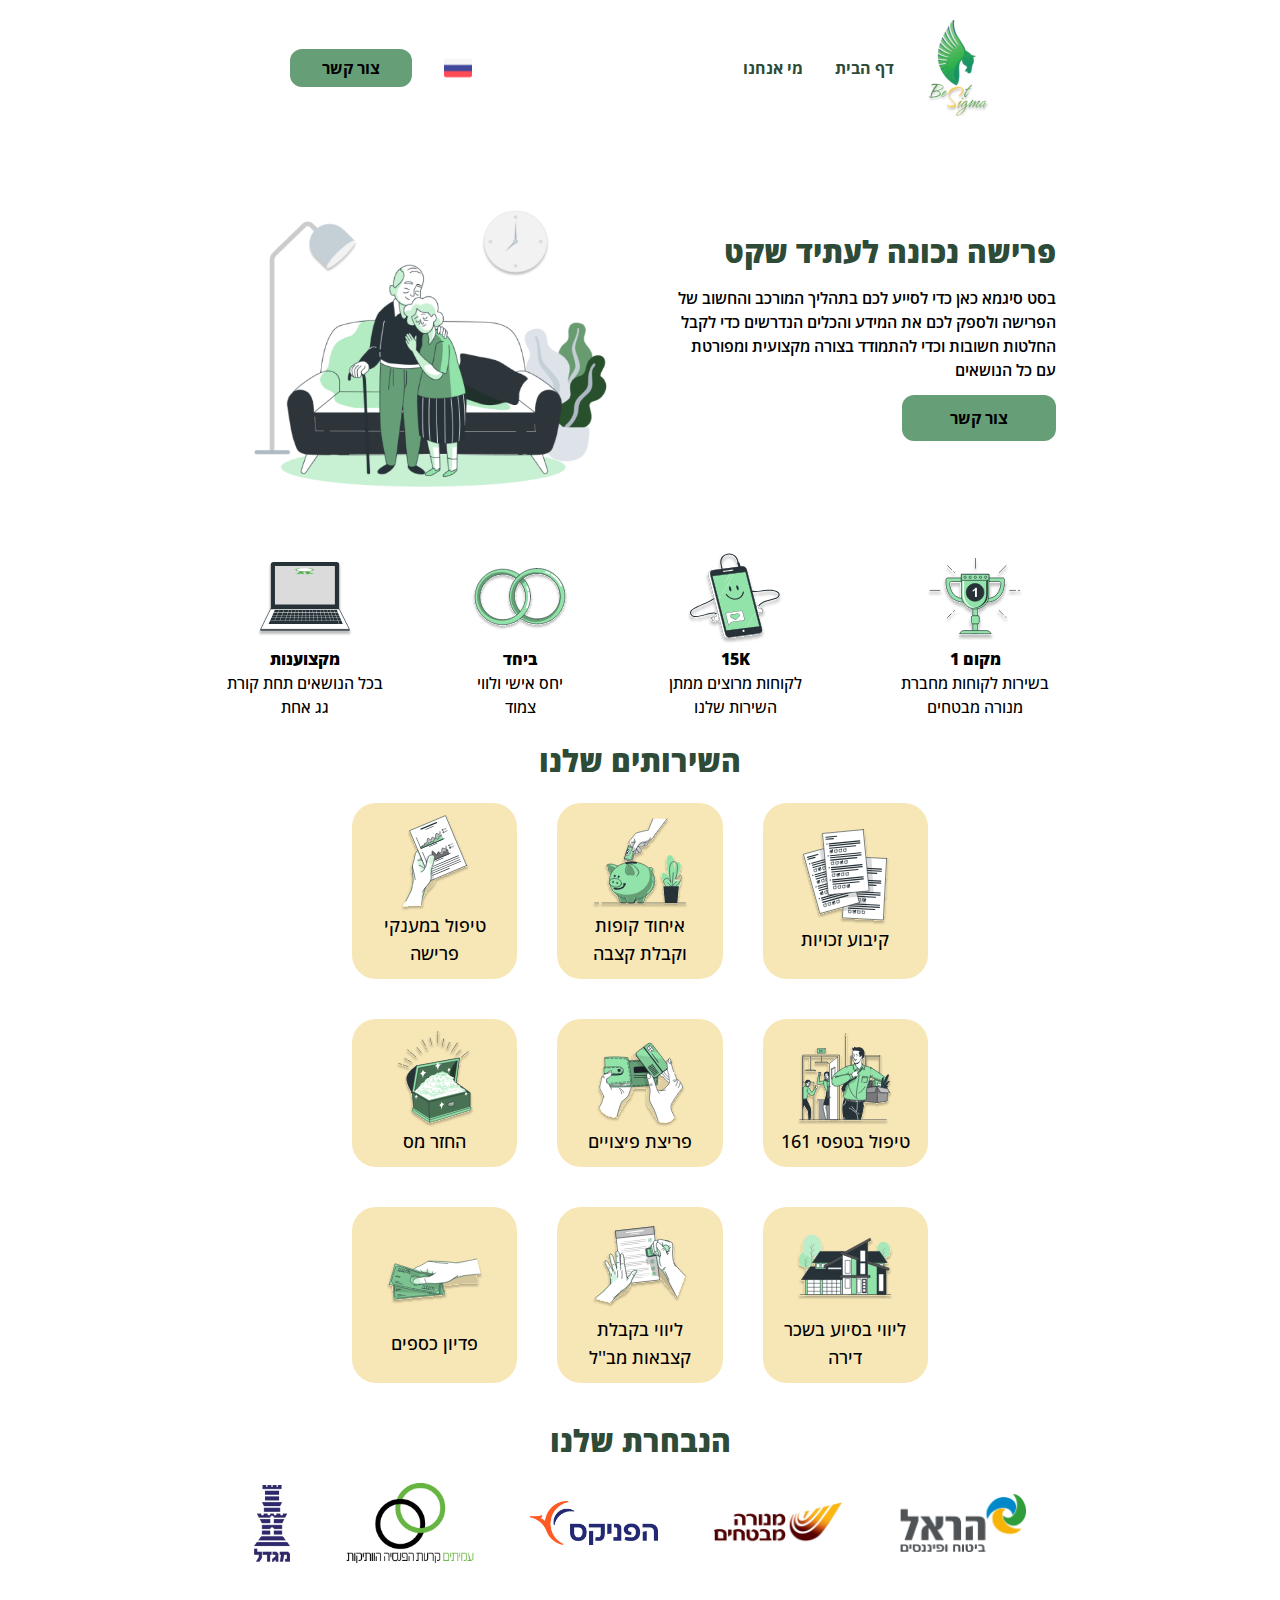
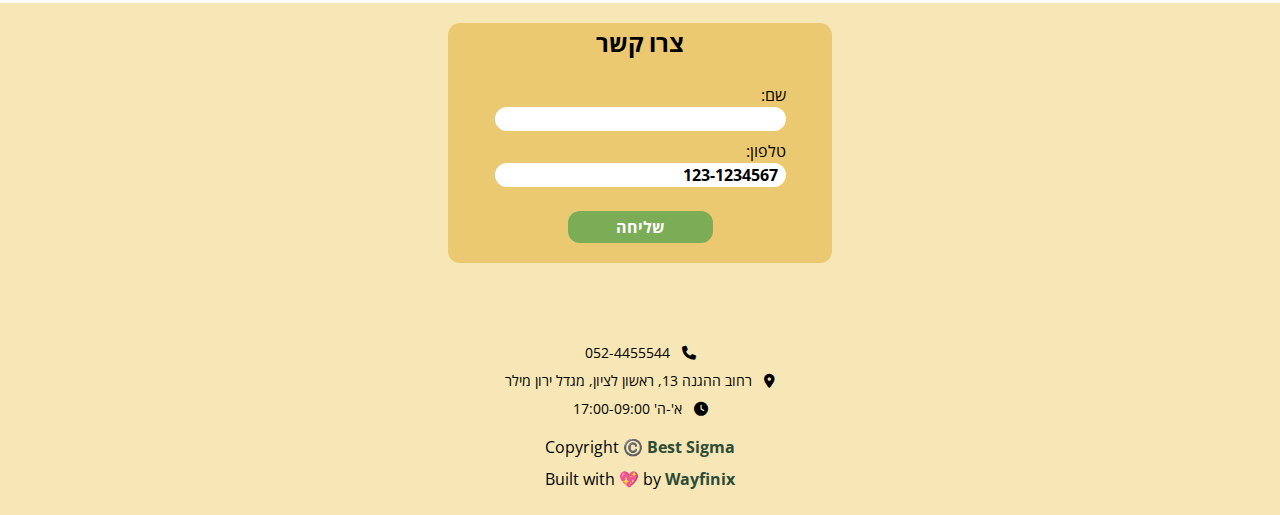
==== index.html @ 0a2a2225 "Changed text sizing and text corrections" ====
<!DOCTYPE html>
<html lang="en" class="scroll-smooth">
  <head>
    <meta charset="UTF-8" />
    <meta name="viewport" content="width=device-width, initial-scale=1.0" />
    <link rel="stylesheet" href="css/main.css" />
    <link rel="preconnect" href="https://fonts.googleapis.com" />
    <link rel="preconnect" href="https://fonts.gstatic.com" crossorigin />
    <link
      href="https://fonts.googleapis.com/css2?family=Open+Sans:wght@400;500;600;700;800;900&display=swap"
      rel="stylesheet"
    />
    <link
      rel="stylesheet"
      href="https://cdnjs.cloudflare.com/ajax/libs/font-awesome/6.4.0/css/all.min.css"
    />

    <link rel="icon" type="image/x-icon" href="/imgs/bestsigma.png" />
    <title>Best Sigma - Home</title>
  </head>
  <body class="font-openSans">
    <!-- Header -->
    <header>
      <nav
        class="container flex md:justify-evenly text-primary mx-auto p-5 font-bold"
      >
        <ul class="hidden md:flex items-center text-base space-x-8">
          <li>
            <a
              href="#get"
              class="bg-secondary py-2 px-8 rounded-xl text-black font-bold hover:opacity-80 duration-200"
              id="contact"
              >צור קשר</a
            >
          </li>
          <li>
            <a href="#"
              ><img
                id="lang1"
                src="imgs/russia.png"
                alt="Russian Icon"
                class="w-7"
                onclick="changeLanguage()"
            /></a>
          </li>
        </ul>

        <!-- Mobile Navbar -->

        <div class="md:hidden flex items-center">
          <ul class="md:hidden flex flex-col">
            <li>
              <button
                class="button-mobile-menu md:hidden text-primary text-2xl"
              >
                <i class="fa-solid fa-bars"></i>
              </button>
            </li>
            <div class="mobile-menu hidden space-y-2">
              <li>
                <a
                  href="index.html"
                  class="block text-primary font-bold py-2 text-sm"
                  id="homepage1"
                  >דף הבית</a
                >
              </li>
              <li>
                <a
                  href="about.html"
                  class="block text-primary font-bold py-2 text-sm"
                  id="about1"
                  >מי אנחנו</a
                >
              </li>
              <li>
                <a href="#"
                  ><img
                    id="lang"
                    src="imgs/russia.png"
                    alt="Russian Icon"
                    class="w-7"
                    onclick="changeLanguage()"
                /></a>
              </li>
            </div>
          </ul>
        </div>

        <!-- Desktop Navbar -->

        <ul class="hidden md:flex space-x-8 items-center text-base">
          <li>
            <a
              href="about.html"
              class="hover:underline hover:underline-offset-8 font-bold"
              id="about"
              >מי אנחנו</a
            >
          </li>
          <li>
            <a
              href="#"
              class="hover:underline hover:underline-offset-8"
              id="homepage"
              >דף הבית</a
            >
          </li>
          <li>
            <img
              src="./imgs/bestsigma.png"
              alt="Best sigma logo"
              class="w-16"
            />
          </li>
        </ul>
      </nav>
    </header>

    <!-- Hero -->

    <section class="container mx-auto mt-5 md:mt-10">
      <div class="flex flex-col md:flex-row justify-center items-center">
        <img
          src="imgs/column.png"
          alt="elders hugging happy"
          class="w-[400px] mr-10"
        />
        <div id="box" class="text-center md:text-right md:space-x-2">
          <h1
            class="text-primary font-extrabold text-center mt-4 md:mt-0 md:text-right text-3xl mb-4"
            id="title"
          >
            פרישה נכונה לעתיד שקט
          </h1>
          <p
            class="mb-6 max-w-sm font-semibold text-center md:text-right px-4 md:px-0"
            id="paragraph"
          >
            בסט סיגמא כאן כדי לסייע לכם בתהליך המורכב והחשוב של הפרישה ולספק לכם
            את המידע והכלים הנדרשים כדי לקבל החלטות חשובות וכדי להתמודד בצורה
            מקצועית ומפורטת עם כל הנושאים
          </p>
          <a
            href="#get"
            class="bg-secondary py-3 px-12 mx-auto rounded-xl text-black font-bold md:text-right hover:opacity-80 duration-200"
            id="call"
            >צור קשר</a
          >
        </div>
      </div>

      <div
        class="flex flex-col-reverse md:flex-row justify-center items-center mt-16 mb-6 space-y-6 md:space-y-0 md:space-x-20"
      >
        <div class="flex flex-col items-center text-center mt-4 md:mt-0">
          <img src="imgs/logo comp.svg" alt="" class="w-24 h-24" />
          <h3 id="heading" class="font-extrabold">מקצוענות</h3>
          <p id="secondp" class="font-medium max-w-[160px]">
            בכל הנושאים תחת קורת גג אחת
          </p>
        </div>

        <div class="flex flex-col items-center text-center">
          <img src="imgs/Rings.svg" alt="" class="w-24 h-24" />
          <h3 id="secondh" class="font-extrabold">ביחד</h3>
          <p id="thirdp" class="font-medium max-w-[110px]">
            יחס אישי ולווי צמוד
          </p>
        </div>

        <div class="flex flex-col items-center text-center">
          <img src="imgs/Device.svg" alt="" class="w-24 h-24" />
          <h3 id="thirdh" class="font-extrabold">15K</h3>
          <p id="fourthp" class="font-medium max-w-[160px]">
            לקוחות מרוצים ממתן השירות שלנו
          </p>
        </div>

        <div class="flex flex-col items-center text-center">
          <img src="imgs/Trophy.svg" alt="" class="w-24 h-24" />
          <h3 id="fourthh" class="font-extrabold">מקום 1</h3>
          <p id="fifthp" class="font-medium max-w-[160px]">
            בשירות לקוחות מחברת מנורה מבטחים
          </p>
        </div>
      </div>
    </section>

    <!-- Grid -->

    <section class="container mx-auto">
      <h1
        id="fifthh"
        class="text-3xl text-center font-extrabold my-6 text-primary"
      >
        השירותים שלנו
      </h1>
      <div
        class="grid grid-cols-1 md:grid-cols-3 text-center text-base md:text-lg gap-6 font-bold md:gap-10 px-20 lg:px-[22rem] mx-auto"
      >
        <div
          class="flex flex-col items-center justify-center bg-tertiary rounded-3xl p-3"
        >
          <img src="./imgs/left-hand.svg" alt="" class="mx-auto w-24 h-24" />

          <h3 id="sixthh" class="font-medium">טיפול במענקי פרישה</h3>
        </div>

        <div
          class="flex flex-col items-center justify-center bg-tertiary rounded-3xl p-3"
        >
          <img src="./imgs/savings.svg" alt="" class="mx-auto w-24 h-24" />
          <h3 id="seventhh" class="font-medium">איחוד קופות וקבלת קצבה</h3>
        </div>

        <div
          class="flex flex-col items-center justify-center bg-tertiary rounded-3xl p-3"
        >
          <img src="./imgs/exam-sheets.svg" alt="" class="mx-auto w-24 h-24" />
          <h3 id="eigthh" class="font-medium">קיבוע זכויות</h3>
        </div>

        <div
          class="flex flex-col items-center justify-center bg-tertiary rounded-3xl p-3"
        >
          <img src="./imgs/Treasure.svg" alt="" class="mx-auto w-24 h-24" />
          <h3 id="ninthh" class="font-medium">החזר מס</h3>
        </div>

        <div
          class="flex flex-col items-center justify-center bg-tertiary rounded-3xl p-3"
        >
          <img src="./imgs/wallet.svg" alt="" class="mx-auto w-24 h-24" />
          <h3 id="tenthh" class="font-medium">פריצת פיצויים</h3>
        </div>

        <div
          class="flex flex-col items-center justify-center bg-tertiary rounded-3xl p-3"
        >
          <img src="./imgs/job.svg" alt="" class=" mx-auto w-24 h-24" />
          <h3 id="eleventhh" class="font-medium">טיפול בטפסי 161</h3>
        </div>

        <div
          class="flex flex-col items-center justify-center bg-tertiary rounded-3xl p-3"
        >
          <img src="./imgs/hand-2.svg" alt="" class="mx-auto w-24 h-24" />
          <h3 id="twelvethh" class="font-medium">פדיון כספים</h3>
        </div>

        <div
          class="flex flex-col items-center justify-center bg-tertiary rounded-3xl p-3"
        >
          <img src="./imgs/Frame 110.svg" alt="" class="mx-auto w-24 h-24" />
          <h3 id="thirdteenthh" class="max-w-[500px] font-medium">
            ליווי בקבלת קצבאות מב''ל
          </h3>
        </div>

        <div
          class="flex flex-col items-center justify-center bg-tertiary rounded-3xl p-3"
        >
          <img src="./imgs/Frame 108.svg" alt="" class="mx-auto w-24 h-24" />
          <h3 id="fourteenthh" class="font-medium">ליווי בסיוע בשכר דירה</h3>
        </div>
      </div>
    </section>

    <!-- Brands -->

    <section class="container mx-auto w-full my-10">
      <h1
        id="fifteenthh"
        class="text-3xl text-center font-extrabold my-6 text-primary"
      >
        הנבחרת שלנו
      </h1>
      <div
        class="flex flex-col justify-center items-center space-y-12 md:flex-row md:space-y-0 md:space-x-14"
      >
        <img src="imgs/migdal.png" alt="מגדל" class="w-9" />
        <img src="imgs/amitim.png" alt="עמיתים קרנות פנסיה" class="w-32" />
        <img src="imgs/phoenix.png" alt="הפניקס" class="w-32" />
        <img src="imgs/menora.png" alt="מנורה מבטחים" class="w-32" />
        <img src="imgs/harel.png" alt="הראל ביטוח ופיננסים" class="w-32" />
      </div>
    </section>

    <!-- Footer -->

    <footer class="relative bg-tertiary w-full p-5 mx-auto h-[32em]">
      <img
        src="/imgs/Group.svg"
        alt=""
        class="hidden absolute top-0 left-[33em] w-64"
      />
      <img
        src="/imgs/Group.svg"
        alt=""
        class="hidden absolute -top-9 right-[31em] rotate-180 w-64"
      />
      <img
        src="/imgs/speech-bubble-2.svg"
        alt=""
        class="hidden absolute top-10 left-[40em] w-10"
      />
      <img
        src="/imgs/speech-bubble-2.svg"
        alt=""
        class="hidden absolute top-48 right-[40em] w-10"
      />
      <div
        class="container flex flex-col justify-center items-center bg-quaternary mx-auto py-1 text-center rounded-xl max-w-full w-96"
      >
        <img
          src="/imgs/speech-bubble-2.svg"
          alt=""
          class="hidden absolute left-[66em] top-[12rem] rotate-180 w-10"
        />
        <h1 id="get" class="font-bold text-2xl mb-6 text-black">צרו קשר</h1>

        <!-- Submit Form -->

        <form
          action="https://formsubmit.co/0524455@gmail.com"
          method="POST"
          class="flex flex-col"
        >
          <label id="firstLabel" for="שם" class="text-right">:שם</label>
          <input
            id="שם"
            required
            type="text"
            name="שם"
            size="28"
            class="rounded-xl mb-2 text-right px-2 font-bold"
          />

          <label id="secondLabel" for="טלפון" class="text-right">:טלפון</label>
          <input
            id="טלפון"
            type="tel"
            name=":טלפון"
            required
            pattern="[0-9]{3}-[0-9]{7}"
            placeholder="123-1234567"
            class="rounded-xl mb-6 text-right placeholder:text-black px-2 font-bold outline-0 focus:valid:bg-green-500 duration-150"
          />
          <button
            id="send"
            class="bg-lightGreen px-12 py-1 mb-4 rounded-xl font-bold text-white mx-auto hover:opacity-80 duration-200"
          >
            שליחה
          </button>
        </form>
      </div>

      <div class="flex flex-col items-center text-sm mt-20 space-y-2">
        <div class="flex space-x-3 items-center text-center">
          <p id="sixthp">052-4455544</p>
          <i class="fa-solid fa-phone"></i>
        </div>

        <div class="flex space-x-3 items-center text-center">
          <p id="seventhp">רחוב ההגנה 13, ראשון לציון, מגדל ירון מילר</p>
          <i class="fa-solid fa-location-dot"></i>
        </div>

        <div class="flex space-x-3 items-center text-center">
          <p id="eigthp">17:00-09:00 'א'-ה</p>
          <i class="fa-solid fa-clock"></i>
        </div>
      </div>

      <!-- Copyright -->

      <p class="text-center mt-4">
        Copyright ©️
        <a
          class="font-bold text-primary hover:opacity-80 duration-200"
          href="https://www.pensiya.co.il"
          >Best Sigma</a
        >
      </p>

      <p class="text-center mt-2">
        Built with 💖 by
        <a
          href="https://wayfinix.com"
          class="font-bold text-primary hover:opacity-80 duration-200 cursor-pointer"
          >Wayfinix</a
        >
      </p>
    </footer>
    <script src="script.js"></script>
  </body>
</html>
---- css/main.css ----
/*
! tailwindcss v3.3.3 | MIT License | https://tailwindcss.com
*/

/*
1. Prevent padding and border from affecting element width. (https://github.com/mozdevs/cssremedy/issues/4)
2. Allow adding a border to an element by just adding a border-width. (https://github.com/tailwindcss/tailwindcss/pull/116)
*/

*,
::before,
::after {
  box-sizing: border-box;
  /* 1 */
  border-width: 0;
  /* 2 */
  border-style: solid;
  /* 2 */
  border-color: #e5e7eb;
  /* 2 */
}

::before,
::after {
  --tw-content: '';
}

/*
1. Use a consistent sensible line-height in all browsers.
2. Prevent adjustments of font size after orientation changes in iOS.
3. Use a more readable tab size.
4. Use the user's configured `sans` font-family by default.
5. Use the user's configured `sans` font-feature-settings by default.
6. Use the user's configured `sans` font-variation-settings by default.
*/

html {
  line-height: 1.5;
  /* 1 */
  -webkit-text-size-adjust: 100%;
  /* 2 */
  -moz-tab-size: 4;
  /* 3 */
  -o-tab-size: 4;
     tab-size: 4;
  /* 3 */
  font-family: ui-sans-serif, system-ui, -apple-system, BlinkMacSystemFont, "Segoe UI", Roboto, "Helvetica Neue", Arial, "Noto Sans", sans-serif, "Apple Color Emoji", "Segoe UI Emoji", "Segoe UI Symbol", "Noto Color Emoji";
  /* 4 */
  font-feature-settings: normal;
  /* 5 */
  font-variation-settings: normal;
  /* 6 */
}

/*
1. Remove the margin in all browsers.
2. Inherit line-height from `html` so users can set them as a class directly on the `html` element.
*/

body {
  margin: 0;
  /* 1 */
  line-height: inherit;
  /* 2 */
}

/*
1. Add the correct height in Firefox.
2. Correct the inheritance of border color in Firefox. (https://bugzilla.mozilla.org/show_bug.cgi?id=190655)
3. Ensure horizontal rules are visible by default.
*/

hr {
  height: 0;
  /* 1 */
  color: inherit;
  /* 2 */
  border-top-width: 1px;
  /* 3 */
}

/*
Add the correct text decoration in Chrome, Edge, and Safari.
*/

abbr:where([title]) {
  -webkit-text-decoration: underline dotted;
          text-decoration: underline dotted;
}

/*
Remove the default font size and weight for headings.
*/

h1,
h2,
h3,
h4,
h5,
h6 {
  font-size: inherit;
  font-weight: inherit;
}

/*
Reset links to optimize for opt-in styling instead of opt-out.
*/

a {
  color: inherit;
  text-decoration: inherit;
}

/*
Add the correct font weight in Edge and Safari.
*/

b,
strong {
  font-weight: bolder;
}

/*
1. Use the user's configured `mono` font family by default.
2. Correct the odd `em` font sizing in all browsers.
*/

code,
kbd,
samp,
pre {
  font-family: ui-monospace, SFMono-Regular, Menlo, Monaco, Consolas, "Liberation Mono", "Courier New", monospace;
  /* 1 */
  font-size: 1em;
  /* 2 */
}

/*
Add the correct font size in all browsers.
*/

small {
  font-size: 80%;
}

/*
Prevent `sub` and `sup` elements from affecting the line height in all browsers.
*/

sub,
sup {
  font-size: 75%;
  line-height: 0;
  position: relative;
  vertical-align: baseline;
}

sub {
  bottom: -0.25em;
}

sup {
  top: -0.5em;
}

/*
1. Remove text indentation from table contents in Chrome and Safari. (https://bugs.chromium.org/p/chromium/issues/detail?id=999088, https://bugs.webkit.org/show_bug.cgi?id=201297)
2. Correct table border color inheritance in all Chrome and Safari. (https://bugs.chromium.org/p/chromium/issues/detail?id=935729, https://bugs.webkit.org/show_bug.cgi?id=195016)
3. Remove gaps between table borders by default.
*/

table {
  text-indent: 0;
  /* 1 */
  border-color: inherit;
  /* 2 */
  border-collapse: collapse;
  /* 3 */
}

/*
1. Change the font styles in all browsers.
2. Remove the margin in Firefox and Safari.
3. Remove default padding in all browsers.
*/

button,
input,
optgroup,
select,
textarea {
  font-family: inherit;
  /* 1 */
  font-feature-settings: inherit;
  /* 1 */
  font-variation-settings: inherit;
  /* 1 */
  font-size: 100%;
  /* 1 */
  font-weight: inherit;
  /* 1 */
  line-height: inherit;
  /* 1 */
  color: inherit;
  /* 1 */
  margin: 0;
  /* 2 */
  padding: 0;
  /* 3 */
}

/*
Remove the inheritance of text transform in Edge and Firefox.
*/

button,
select {
  text-transform: none;
}

/*
1. Correct the inability to style clickable types in iOS and Safari.
2. Remove default button styles.
*/

button,
[type='button'],
[type='reset'],
[type='submit'] {
  -webkit-appearance: button;
  /* 1 */
  background-color: transparent;
  /* 2 */
  background-image: none;
  /* 2 */
}

/*
Use the modern Firefox focus style for all focusable elements.
*/

:-moz-focusring {
  outline: auto;
}

/*
Remove the additional `:invalid` styles in Firefox. (https://github.com/mozilla/gecko-dev/blob/2f9eacd9d3d995c937b4251a5557d95d494c9be1/layout/style/res/forms.css#L728-L737)
*/

:-moz-ui-invalid {
  box-shadow: none;
}

/*
Add the correct vertical alignment in Chrome and Firefox.
*/

progress {
  vertical-align: baseline;
}

/*
Correct the cursor style of increment and decrement buttons in Safari.
*/

::-webkit-inner-spin-button,
::-webkit-outer-spin-button {
  height: auto;
}

/*
1. Correct the odd appearance in Chrome and Safari.
2. Correct the outline style in Safari.
*/

[type='search'] {
  -webkit-appearance: textfield;
  /* 1 */
  outline-offset: -2px;
  /* 2 */
}

/*
Remove the inner padding in Chrome and Safari on macOS.
*/

::-webkit-search-decoration {
  -webkit-appearance: none;
}

/*
1. Correct the inability to style clickable types in iOS and Safari.
2. Change font properties to `inherit` in Safari.
*/

::-webkit-file-upload-button {
  -webkit-appearance: button;
  /* 1 */
  font: inherit;
  /* 2 */
}

/*
Add the correct display in Chrome and Safari.
*/

summary {
  display: list-item;
}

/*
Removes the default spacing and border for appropriate elements.
*/

blockquote,
dl,
dd,
h1,
h2,
h3,
h4,
h5,
h6,
hr,
figure,
p,
pre {
  margin: 0;
}

fieldset {
  margin: 0;
  padding: 0;
}

legend {
  padding: 0;
}

ol,
ul,
menu {
  list-style: none;
  margin: 0;
  padding: 0;
}

/*
Reset default styling for dialogs.
*/

dialog {
  padding: 0;
}

/*
Prevent resizing textareas horizontally by default.
*/

textarea {
  resize: vertical;
}

/*
1. Reset the default placeholder opacity in Firefox. (https://github.com/tailwindlabs/tailwindcss/issues/3300)
2. Set the default placeholder color to the user's configured gray 400 color.
*/

input::-moz-placeholder, textarea::-moz-placeholder {
  opacity: 1;
  /* 1 */
  color: #9ca3af;
  /* 2 */
}

input::placeholder,
textarea::placeholder {
  opacity: 1;
  /* 1 */
  color: #9ca3af;
  /* 2 */
}

/*
Set the default cursor for buttons.
*/

button,
[role="button"] {
  cursor: pointer;
}

/*
Make sure disabled buttons don't get the pointer cursor.
*/

:disabled {
  cursor: default;
}

/*
1. Make replaced elements `display: block` by default. (https://github.com/mozdevs/cssremedy/issues/14)
2. Add `vertical-align: middle` to align replaced elements more sensibly by default. (https://github.com/jensimmons/cssremedy/issues/14#issuecomment-634934210)
   This can trigger a poorly considered lint error in some tools but is included by design.
*/

img,
svg,
video,
canvas,
audio,
iframe,
embed,
object {
  display: block;
  /* 1 */
  vertical-align: middle;
  /* 2 */
}

/*
Constrain images and videos to the parent width and preserve their intrinsic aspect ratio. (https://github.com/mozdevs/cssremedy/issues/14)
*/

img,
video {
  max-width: 100%;
  height: auto;
}

/* Make elements with the HTML hidden attribute stay hidden by default */

[hidden] {
  display: none;
}

*, ::before, ::after {
  --tw-border-spacing-x: 0;
  --tw-border-spacing-y: 0;
  --tw-translate-x: 0;
  --tw-translate-y: 0;
  --tw-rotate: 0;
  --tw-skew-x: 0;
  --tw-skew-y: 0;
  --tw-scale-x: 1;
  --tw-scale-y: 1;
  --tw-pan-x:  ;
  --tw-pan-y:  ;
  --tw-pinch-zoom:  ;
  --tw-scroll-snap-strictness: proximity;
  --tw-gradient-from-position:  ;
  --tw-gradient-via-position:  ;
  --tw-gradient-to-position:  ;
  --tw-ordinal:  ;
  --tw-slashed-zero:  ;
  --tw-numeric-figure:  ;
  --tw-numeric-spacing:  ;
  --tw-numeric-fraction:  ;
  --tw-ring-inset:  ;
  --tw-ring-offset-width: 0px;
  --tw-ring-offset-color: #fff;
  --tw-ring-color: rgb(59 130 246 / 0.5);
  --tw-ring-offset-shadow: 0 0 #0000;
  --tw-ring-shadow: 0 0 #0000;
  --tw-shadow: 0 0 #0000;
  --tw-shadow-colored: 0 0 #0000;
  --tw-blur:  ;
  --tw-brightness:  ;
  --tw-contrast:  ;
  --tw-grayscale:  ;
  --tw-hue-rotate:  ;
  --tw-invert:  ;
  --tw-saturate:  ;
  --tw-sepia:  ;
  --tw-drop-shadow:  ;
  --tw-backdrop-blur:  ;
  --tw-backdrop-brightness:  ;
  --tw-backdrop-contrast:  ;
  --tw-backdrop-grayscale:  ;
  --tw-backdrop-hue-rotate:  ;
  --tw-backdrop-invert:  ;
  --tw-backdrop-opacity:  ;
  --tw-backdrop-saturate:  ;
  --tw-backdrop-sepia:  ;
}

::backdrop {
  --tw-border-spacing-x: 0;
  --tw-border-spacing-y: 0;
  --tw-translate-x: 0;
  --tw-translate-y: 0;
  --tw-rotate: 0;
  --tw-skew-x: 0;
  --tw-skew-y: 0;
  --tw-scale-x: 1;
  --tw-scale-y: 1;
  --tw-pan-x:  ;
  --tw-pan-y:  ;
  --tw-pinch-zoom:  ;
  --tw-scroll-snap-strictness: proximity;
  --tw-gradient-from-position:  ;
  --tw-gradient-via-position:  ;
  --tw-gradient-to-position:  ;
  --tw-ordinal:  ;
  --tw-slashed-zero:  ;
  --tw-numeric-figure:  ;
  --tw-numeric-spacing:  ;
  --tw-numeric-fraction:  ;
  --tw-ring-inset:  ;
  --tw-ring-offset-width: 0px;
  --tw-ring-offset-color: #fff;
  --tw-ring-color: rgb(59 130 246 / 0.5);
  --tw-ring-offset-shadow: 0 0 #0000;
  --tw-ring-shadow: 0 0 #0000;
  --tw-shadow: 0 0 #0000;
  --tw-shadow-colored: 0 0 #0000;
  --tw-blur:  ;
  --tw-brightness:  ;
  --tw-contrast:  ;
  --tw-grayscale:  ;
  --tw-hue-rotate:  ;
  --tw-invert:  ;
  --tw-saturate:  ;
  --tw-sepia:  ;
  --tw-drop-shadow:  ;
  --tw-backdrop-blur:  ;
  --tw-backdrop-brightness:  ;
  --tw-backdrop-contrast:  ;
  --tw-backdrop-grayscale:  ;
  --tw-backdrop-hue-rotate:  ;
  --tw-backdrop-invert:  ;
  --tw-backdrop-opacity:  ;
  --tw-backdrop-saturate:  ;
  --tw-backdrop-sepia:  ;
}

.container {
  width: 100%;
}

@media (min-width: 640px) {
  .container {
    max-width: 640px;
  }
}

@media (min-width: 768px) {
  .container {
    max-width: 768px;
  }
}

@media (min-width: 1024px) {
  .container {
    max-width: 1024px;
  }
}

@media (min-width: 1280px) {
  .container {
    max-width: 1280px;
  }
}

@media (min-width: 1536px) {
  .container {
    max-width: 1536px;
  }
}

.absolute {
  position: absolute;
}

.relative {
  position: relative;
}

.-top-9 {
  top: -2.25rem;
}

.left-\[33em\] {
  left: 33em;
}

.left-\[40em\] {
  left: 40em;
}

.left-\[65em\] {
  left: 65em;
}

.left-\[66em\] {
  left: 66em;
}

.right-\[31em\] {
  right: 31em;
}

.right-\[40em\] {
  right: 40em;
}

.top-0 {
  top: 0px;
}

.top-10 {
  top: 2.5rem;
}

.top-48 {
  top: 12rem;
}

.top-\[11\.5rem\] {
  top: 11.5rem;
}

.top-\[12rem\] {
  top: 12rem;
}

.mx-auto {
  margin-left: auto;
  margin-right: auto;
}

.my-10 {
  margin-top: 2.5rem;
  margin-bottom: 2.5rem;
}

.my-6 {
  margin-top: 1.5rem;
  margin-bottom: 1.5rem;
}

.mb-0 {
  margin-bottom: 0px;
}

.mb-16 {
  margin-bottom: 4rem;
}

.mb-2 {
  margin-bottom: 0.5rem;
}

.mb-20 {
  margin-bottom: 5rem;
}

.mb-4 {
  margin-bottom: 1rem;
}

.mb-5 {
  margin-bottom: 1.25rem;
}

.mb-6 {
  margin-bottom: 1.5rem;
}

.mr-10 {
  margin-right: 2.5rem;
}

.mt-16 {
  margin-top: 4rem;
}

.mt-2 {
  margin-top: 0.5rem;
}

.mt-20 {
  margin-top: 5rem;
}

.mt-4 {
  margin-top: 1rem;
}

.mt-5 {
  margin-top: 1.25rem;
}

.block {
  display: block;
}

.flex {
  display: flex;
}

.grid {
  display: grid;
}

.hidden {
  display: none;
}

.h-24 {
  height: 6rem;
}

.h-\[32em\] {
  height: 32em;
}

.w-10 {
  width: 2.5rem;
}

.w-16 {
  width: 4rem;
}

.w-24 {
  width: 6rem;
}

.w-32 {
  width: 8rem;
}

.w-64 {
  width: 16rem;
}

.w-7 {
  width: 1.75rem;
}

.w-72 {
  width: 18rem;
}

.w-9 {
  width: 2.25rem;
}

.w-96 {
  width: 24rem;
}

.w-\[400px\] {
  width: 400px;
}

.w-full {
  width: 100%;
}

.max-w-2xl {
  max-width: 42rem;
}

.max-w-\[110px\] {
  max-width: 110px;
}

.max-w-\[160px\] {
  max-width: 160px;
}

.max-w-\[500px\] {
  max-width: 500px;
}

.max-w-full {
  max-width: 100%;
}

.max-w-sm {
  max-width: 24rem;
}

.max-w-\[10px\] {
  max-width: 10px;
}

.max-w-\[100px\] {
  max-width: 100px;
}

.max-w-\[1000px\] {
  max-width: 1000px;
}

.max-w-\[5000px\] {
  max-width: 5000px;
}

.rotate-180 {
  --tw-rotate: 180deg;
  transform: translate(var(--tw-translate-x), var(--tw-translate-y)) rotate(var(--tw-rotate)) skewX(var(--tw-skew-x)) skewY(var(--tw-skew-y)) scaleX(var(--tw-scale-x)) scaleY(var(--tw-scale-y));
}

.cursor-pointer {
  cursor: pointer;
}

.grid-cols-1 {
  grid-template-columns: repeat(1, minmax(0, 1fr));
}

.flex-col {
  flex-direction: column;
}

.flex-col-reverse {
  flex-direction: column-reverse;
}

.items-center {
  align-items: center;
}

.justify-center {
  justify-content: center;
}

.gap-6 {
  gap: 1.5rem;
}

.gap-x-32 {
  -moz-column-gap: 8rem;
       column-gap: 8rem;
}

.space-x-3 > :not([hidden]) ~ :not([hidden]) {
  --tw-space-x-reverse: 0;
  margin-right: calc(0.75rem * var(--tw-space-x-reverse));
  margin-left: calc(0.75rem * calc(1 - var(--tw-space-x-reverse)));
}

.space-x-8 > :not([hidden]) ~ :not([hidden]) {
  --tw-space-x-reverse: 0;
  margin-right: calc(2rem * var(--tw-space-x-reverse));
  margin-left: calc(2rem * calc(1 - var(--tw-space-x-reverse)));
}

.space-y-12 > :not([hidden]) ~ :not([hidden]) {
  --tw-space-y-reverse: 0;
  margin-top: calc(3rem * calc(1 - var(--tw-space-y-reverse)));
  margin-bottom: calc(3rem * var(--tw-space-y-reverse));
}

.space-y-2 > :not([hidden]) ~ :not([hidden]) {
  --tw-space-y-reverse: 0;
  margin-top: calc(0.5rem * calc(1 - var(--tw-space-y-reverse)));
  margin-bottom: calc(0.5rem * var(--tw-space-y-reverse));
}

.space-y-6 > :not([hidden]) ~ :not([hidden]) {
  --tw-space-y-reverse: 0;
  margin-top: calc(1.5rem * calc(1 - var(--tw-space-y-reverse)));
  margin-bottom: calc(1.5rem * var(--tw-space-y-reverse));
}

.scroll-smooth {
  scroll-behavior: smooth;
}

.rounded-3xl {
  border-radius: 1.5rem;
}

.rounded-xl {
  border-radius: 0.75rem;
}

.bg-lightGreen {
  --tw-bg-opacity: 1;
  background-color: rgb(122 173 86 / var(--tw-bg-opacity));
}

.bg-quaternary {
  --tw-bg-opacity: 1;
  background-color: rgb(235 201 112 / var(--tw-bg-opacity));
}

.bg-secondary {
  --tw-bg-opacity: 1;
  background-color: rgb(102 158 119 / var(--tw-bg-opacity));
}

.bg-tertiary {
  --tw-bg-opacity: 1;
  background-color: rgb(247 231 182 / var(--tw-bg-opacity));
}

.p-2 {
  padding: 0.5rem;
}

.p-3 {
  padding: 0.75rem;
}

.p-5 {
  padding: 1.25rem;
}

.px-12 {
  padding-left: 3rem;
  padding-right: 3rem;
}

.px-2 {
  padding-left: 0.5rem;
  padding-right: 0.5rem;
}

.px-20 {
  padding-left: 5rem;
  padding-right: 5rem;
}

.px-4 {
  padding-left: 1rem;
  padding-right: 1rem;
}

.px-8 {
  padding-left: 2rem;
  padding-right: 2rem;
}

.py-1 {
  padding-top: 0.25rem;
  padding-bottom: 0.25rem;
}

.py-2 {
  padding-top: 0.5rem;
  padding-bottom: 0.5rem;
}

.py-3 {
  padding-top: 0.75rem;
  padding-bottom: 0.75rem;
}

.text-center {
  text-align: center;
}

.text-right {
  text-align: right;
}

.font-openSans {
  font-family: Open Sans;
}

.text-2xl {
  font-size: 1.5rem;
  line-height: 2rem;
}

.text-3xl {
  font-size: 1.875rem;
  line-height: 2.25rem;
}

.text-4xl {
  font-size: 2.25rem;
  line-height: 2.5rem;
}

.text-base {
  font-size: 1rem;
  line-height: 1.5rem;
}

.text-lg {
  font-size: 1.125rem;
  line-height: 1.75rem;
}

.text-sm {
  font-size: 0.875rem;
  line-height: 1.25rem;
}

.font-bold {
  font-weight: 700;
}

.font-extrabold {
  font-weight: 800;
}

.font-medium {
  font-weight: 500;
}

.font-semibold {
  font-weight: 600;
}

.uppercase {
  text-transform: uppercase;
}

.text-black {
  --tw-text-opacity: 1;
  color: rgb(0 0 0 / var(--tw-text-opacity));
}

.text-primary {
  --tw-text-opacity: 1;
  color: rgb(46 75 55 / var(--tw-text-opacity));
}

.text-white {
  --tw-text-opacity: 1;
  color: rgb(255 255 255 / var(--tw-text-opacity));
}

.outline-0 {
  outline-width: 0px;
}

.duration-150 {
  transition-duration: 150ms;
}

.duration-200 {
  transition-duration: 200ms;
}

.placeholder\:text-black::-moz-placeholder {
  --tw-text-opacity: 1;
  color: rgb(0 0 0 / var(--tw-text-opacity));
}

.placeholder\:text-black::placeholder {
  --tw-text-opacity: 1;
  color: rgb(0 0 0 / var(--tw-text-opacity));
}

.hover\:underline:hover {
  text-decoration-line: underline;
}

.hover\:underline-offset-8:hover {
  text-underline-offset: 8px;
}

.hover\:opacity-80:hover {
  opacity: 0.8;
}

.focus\:valid\:bg-green-500:valid:focus {
  --tw-bg-opacity: 1;
  background-color: rgb(34 197 94 / var(--tw-bg-opacity));
}

@media (min-width: 768px) {
  .md\:mb-10 {
    margin-bottom: 2.5rem;
  }

  .md\:mb-44 {
    margin-bottom: 11rem;
  }

  .md\:mt-0 {
    margin-top: 0px;
  }

  .md\:mt-10 {
    margin-top: 2.5rem;
  }

  .md\:flex {
    display: flex;
  }

  .md\:hidden {
    display: none;
  }

  .md\:grid-cols-3 {
    grid-template-columns: repeat(3, minmax(0, 1fr));
  }

  .md\:flex-row {
    flex-direction: row;
  }

  .md\:justify-around {
    justify-content: space-around;
  }

  .md\:justify-evenly {
    justify-content: space-evenly;
  }

  .md\:gap-10 {
    gap: 2.5rem;
  }

  .md\:space-x-14 > :not([hidden]) ~ :not([hidden]) {
    --tw-space-x-reverse: 0;
    margin-right: calc(3.5rem * var(--tw-space-x-reverse));
    margin-left: calc(3.5rem * calc(1 - var(--tw-space-x-reverse)));
  }

  .md\:space-x-2 > :not([hidden]) ~ :not([hidden]) {
    --tw-space-x-reverse: 0;
    margin-right: calc(0.5rem * var(--tw-space-x-reverse));
    margin-left: calc(0.5rem * calc(1 - var(--tw-space-x-reverse)));
  }

  .md\:space-x-20 > :not([hidden]) ~ :not([hidden]) {
    --tw-space-x-reverse: 0;
    margin-right: calc(5rem * var(--tw-space-x-reverse));
    margin-left: calc(5rem * calc(1 - var(--tw-space-x-reverse)));
  }

  .md\:space-y-0 > :not([hidden]) ~ :not([hidden]) {
    --tw-space-y-reverse: 0;
    margin-top: calc(0px * calc(1 - var(--tw-space-y-reverse)));
    margin-bottom: calc(0px * var(--tw-space-y-reverse));
  }

  .md\:p-0 {
    padding: 0px;
  }

  .md\:px-0 {
    padding-left: 0px;
    padding-right: 0px;
  }

  .md\:text-right {
    text-align: right;
  }

  .md\:text-lg {
    font-size: 1.125rem;
    line-height: 1.75rem;
  }
}

@media (min-width: 1024px) {
  .lg\:px-\[22rem\] {
    padding-left: 22rem;
    padding-right: 22rem;
  }
}
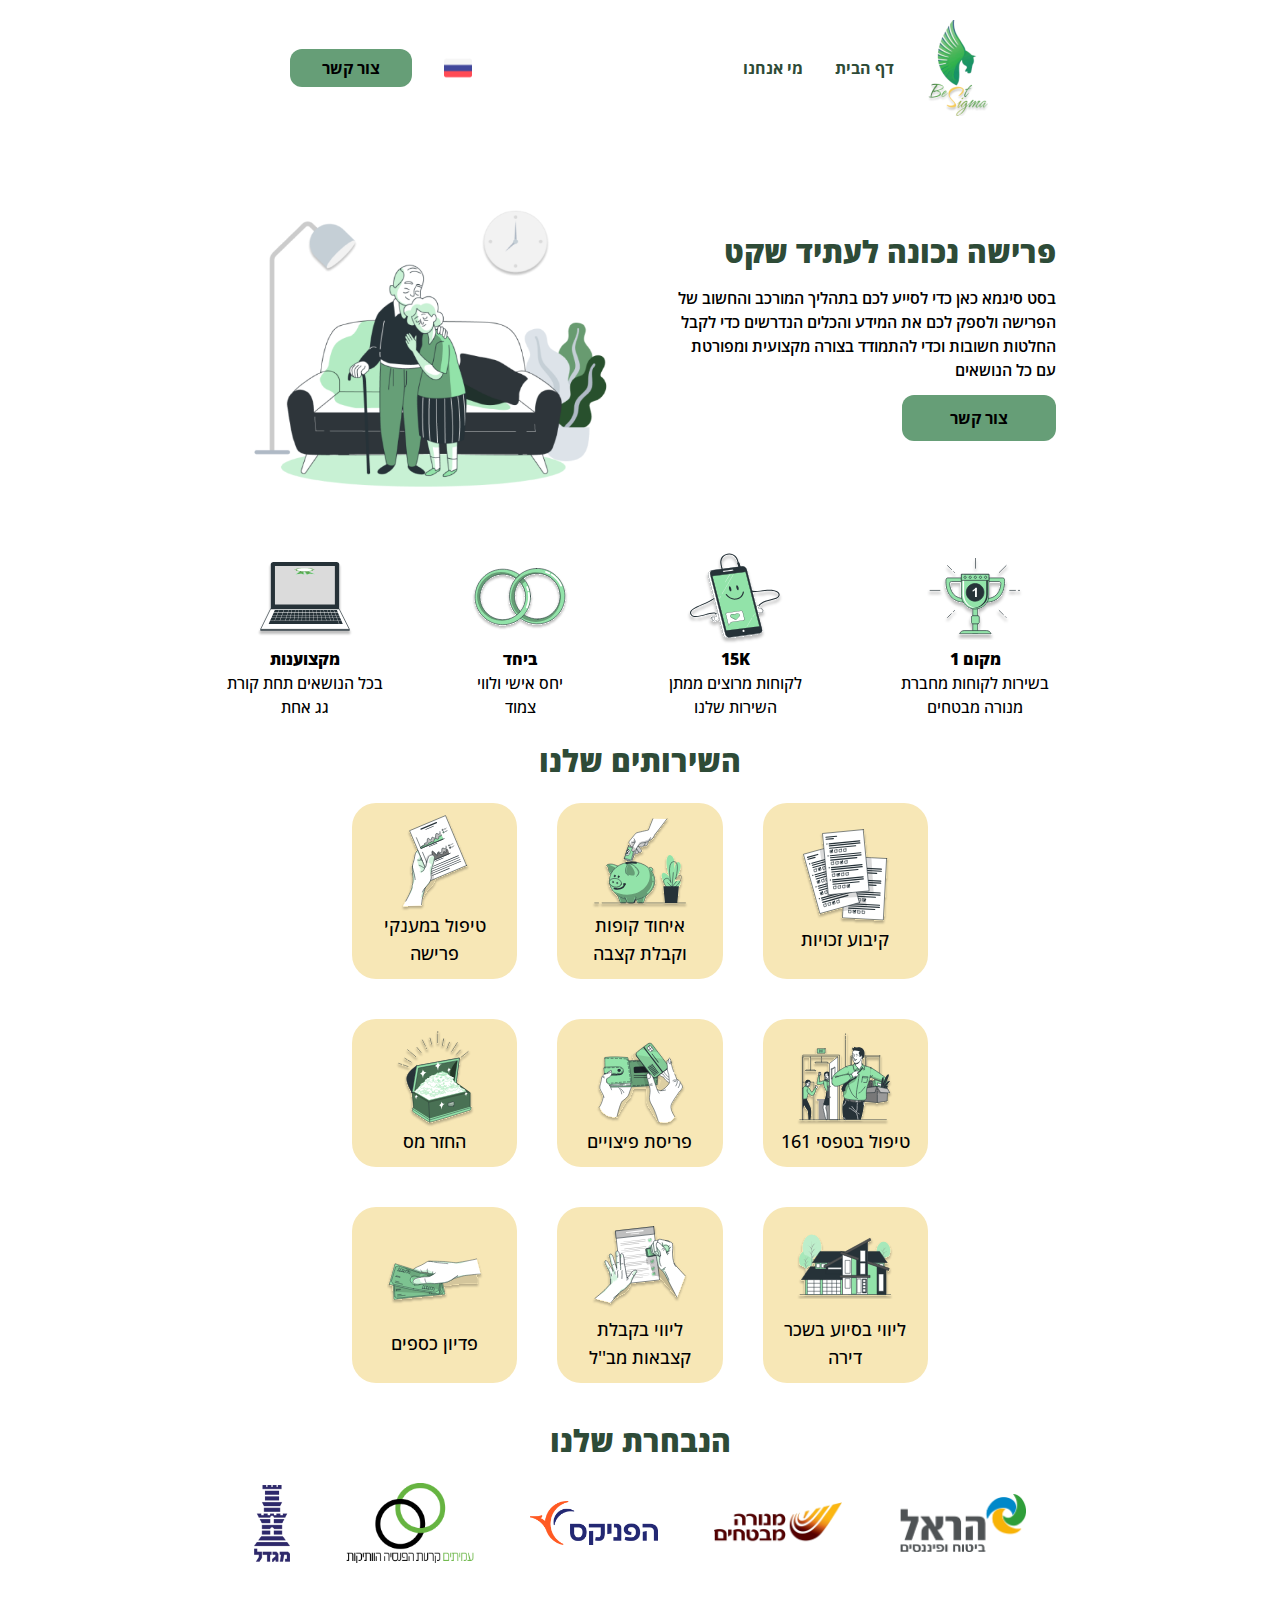
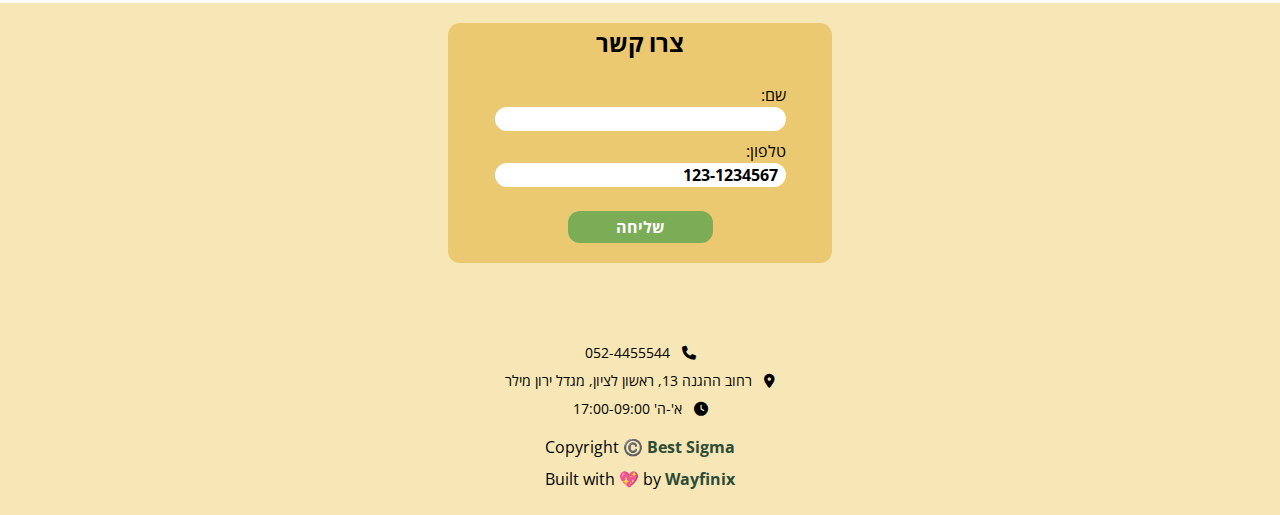
==== commit 7d2a3dbd: "Changed texts" ====
--- a/index.html
+++ b/index.html
@@ -232,7 +232,7 @@
           class="flex flex-col items-center justify-center bg-tertiary rounded-3xl p-3"
         >
           <img src="./imgs/wallet.svg" alt="" class="mx-auto w-24 h-24" />
-          <h3 id="tenthh" class="font-medium">פריצת פיצויים</h3>
+          <h3 id="tenthh" class="font-medium">פריסת פיצויים</h3>
         </div>
 
         <div
@@ -253,7 +253,7 @@
           class="flex flex-col items-center justify-center bg-tertiary rounded-3xl p-3"
         >
           <img src="./imgs/Frame 110.svg" alt="" class="mx-auto w-24 h-24" />
-          <h3 id="thirdteenthh" class="max-w-[500px] font-medium">
+          <h3 id="thirdteenthh" class="max-w-[200px] font-medium">
             ליווי בקבלת קצבאות מב''ל
           </h3>
         </div>
--- a/css/main.css
+++ b/css/main.css
@@ -783,20 +783,12 @@
   max-width: 24rem;
 }
 
-.max-w-\[10px\] {
-  max-width: 10px;
-}
-
-.max-w-\[100px\] {
-  max-width: 100px;
-}
-
-.max-w-\[1000px\] {
-  max-width: 1000px;
-}
-
-.max-w-\[5000px\] {
-  max-width: 5000px;
+.max-w-\[200px\] {
+  max-width: 200px;
+}
+
+.max-w-\[300px\] {
+  max-width: 300px;
 }
 
 .rotate-180 {
